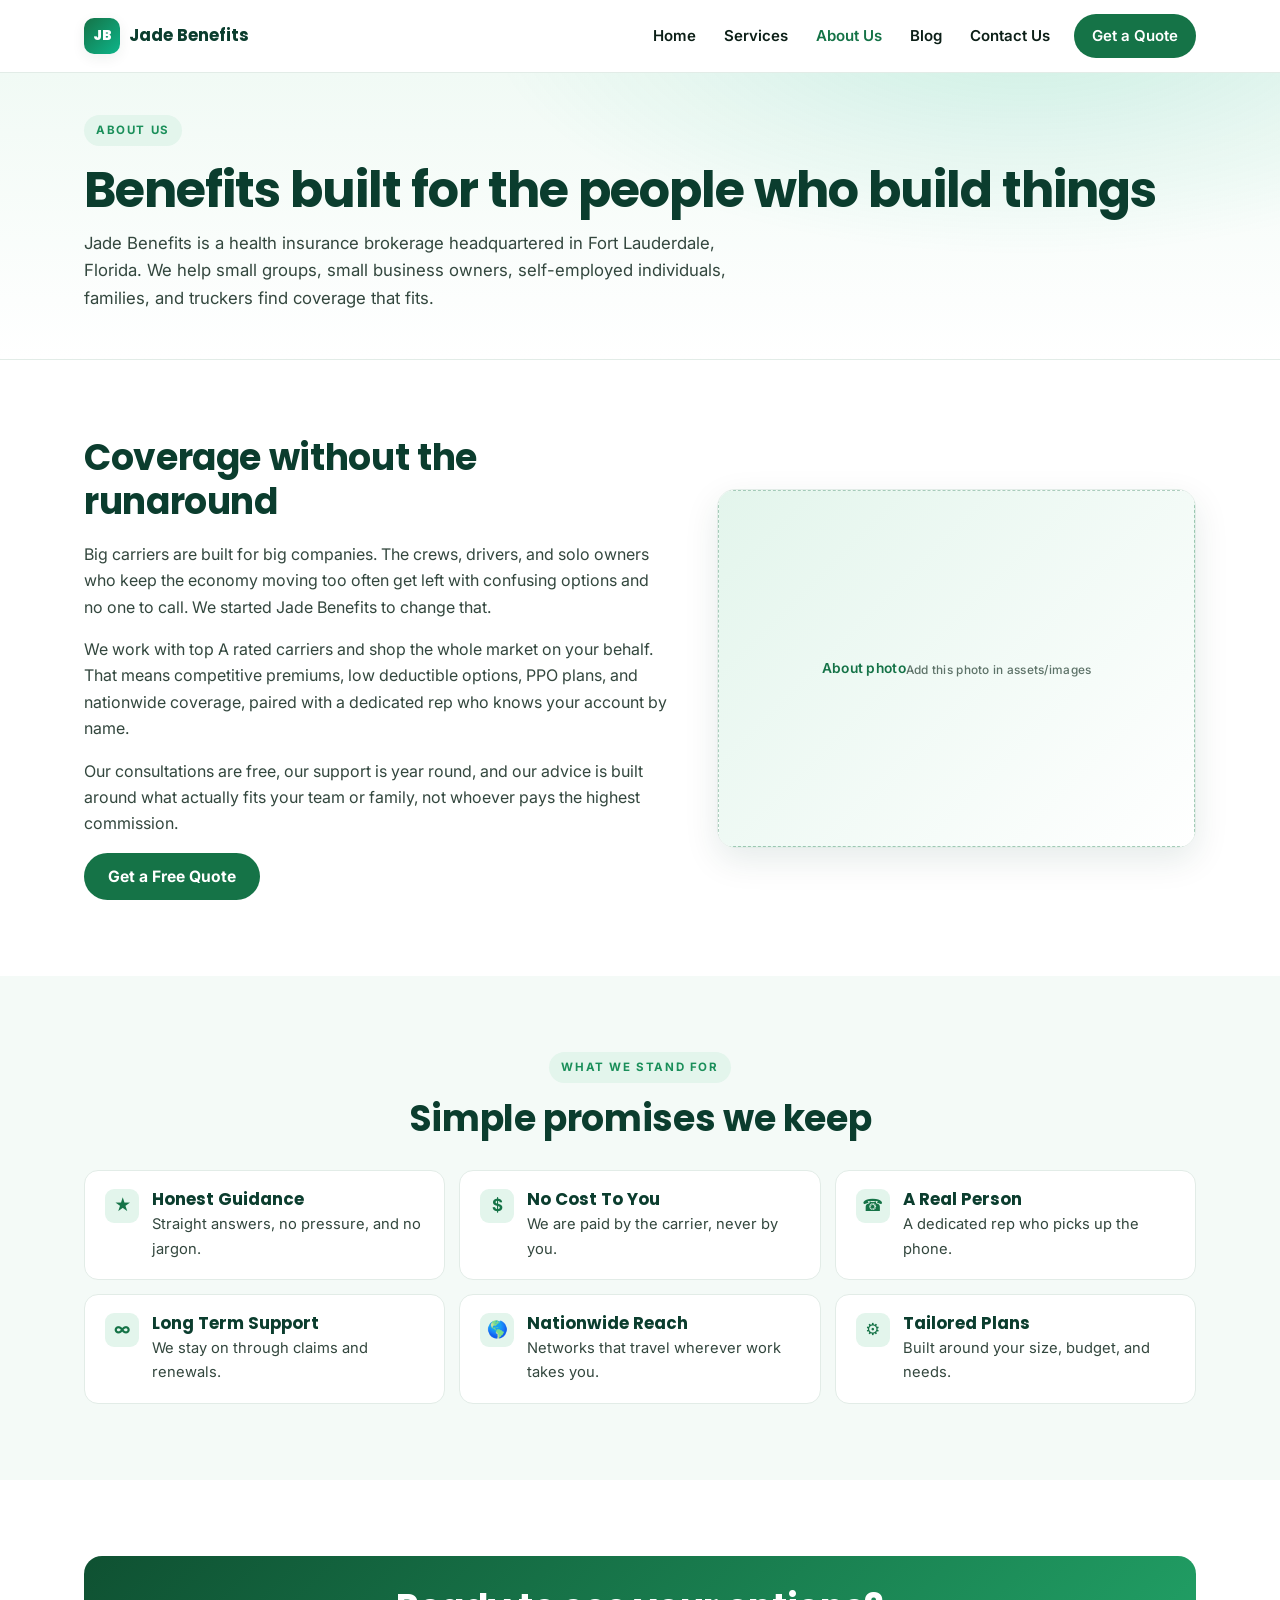
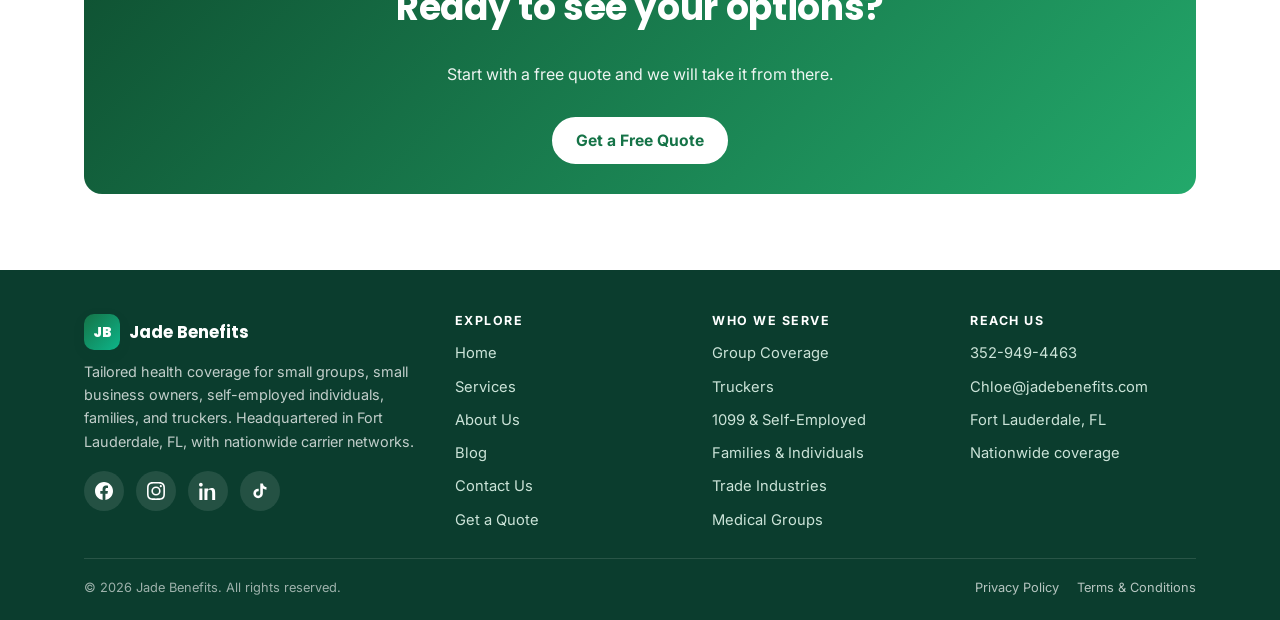
==== about.html @ 9130ab3a "first commit" ====
<!DOCTYPE html>
<html lang="en">
<head>
<meta charset="utf-8" />
<meta name="viewport" content="width=device-width, initial-scale=1" />
<title>About Us | Jade Benefits | Fort Lauderdale Health Insurance</title>
<meta name="description" content="Jade Benefits is a Fort Lauderdale based health insurance brokerage built for small groups, truckers, 1099 workers, and families. Learn how we work and what we stand for." />
<meta name="keywords" content="about Jade Benefits, Fort Lauderdale health insurance broker, small business benefits, independent insurance advisor" />
<link rel="canonical" href="https://jadebenefits.com/about.html" />
<meta name="robots" content="index,follow" />
<meta property="og:title" content="About Jade Benefits" />
<meta property="og:description" content="A Fort Lauderdale brokerage built for small groups, truckers, 1099 workers, and families." />
<meta property="og:url" content="https://jadebenefits.com/about.html" />
<meta name="theme-color" content="#157347" />
<link rel="preconnect" href="https://fonts.googleapis.com" />
<link rel="preconnect" href="https://fonts.gstatic.com" crossorigin />
<link href="https://fonts.googleapis.com/css2?family=Inter:wght@400;500;600;700&family=Poppins:wght@600;700;800&display=swap" rel="stylesheet" />
<link rel="stylesheet" href="assets/css/styles.css" />
</head>
<body>

<header class="site-header">
  <div class="container nav-wrap">
    <a class="brand" href="index.html" aria-label="Jade Benefits home"><span class="brand-badge">JB</span><span>Jade Benefits</span></a>
    <button class="menu-toggle" aria-label="Toggle menu" aria-expanded="false"><span></span><span></span><span></span></button>
    <nav id="nav-links" class="nav-links">
      <a href="index.html">Home</a>
      <a href="services.html">Services</a>
      <a href="about.html">About Us</a>
      <a href="blog.html">Blog</a>
      <a href="contact.html">Contact Us</a>
      <a class="nav-cta" href="quote.html">Get a Quote</a>
    </nav>
  </div>
</header>

<section class="page-banner">
  <div class="container reveal">
    <span class="eyebrow">About us</span>
    <h1>Benefits built for the people who build things</h1>
    <p>Jade Benefits is a health insurance brokerage headquartered in Fort Lauderdale, Florida. We help small groups, small business owners, self-employed individuals, families, and truckers find coverage that fits.</p>
  </div>
</section>

<section class="section">
  <div class="container">
    <div class="hero-grid">
      <div class="reveal">
        <h2>Coverage without the runaround</h2>
        <p>Big carriers are built for big companies. The crews, drivers, and solo owners who keep the economy moving too often get left with confusing options and no one to call. We started Jade Benefits to change that.</p>
        <p>We work with top A rated carriers and shop the whole market on your behalf. That means competitive premiums, low deductible options, PPO plans, and nationwide coverage, paired with a dedicated rep who knows your account by name.</p>
        <p>Our consultations are free, our support is year round, and our advice is built around what actually fits your team or family, not whoever pays the highest commission.</p>
        <a class="btn btn-primary" href="quote.html">Get a Free Quote</a>
      </div>
      <div class="hero-image reveal">
        <img src="assets/images/about.jpg" alt="The Jade Benefits team in Fort Lauderdale" data-fallback data-label="About photo" loading="lazy" />
      </div>
    </div>
  </div>
</section>

<section class="section bg-soft">
  <div class="container">
    <div class="center reveal" style="margin-bottom:30px"><span class="eyebrow">What we stand for</span><h2>Simple promises we keep</h2></div>
    <div class="feature-grid">
      <div class="feature reveal"><div class="fic">&#9733;</div><div><h3>Honest Guidance</h3><p>Straight answers, no pressure, and no jargon.</p></div></div>
      <div class="feature reveal"><div class="fic">$</div><div><h3>No Cost To You</h3><p>We are paid by the carrier, never by you.</p></div></div>
      <div class="feature reveal"><div class="fic">&#9742;</div><div><h3>A Real Person</h3><p>A dedicated rep who picks up the phone.</p></div></div>
      <div class="feature reveal"><div class="fic">&#8734;</div><div><h3>Long Term Support</h3><p>We stay on through claims and renewals.</p></div></div>
      <div class="feature reveal"><div class="fic">&#127758;</div><div><h3>Nationwide Reach</h3><p>Networks that travel wherever work takes you.</p></div></div>
      <div class="feature reveal"><div class="fic">&#9881;</div><div><h3>Tailored Plans</h3><p>Built around your size, budget, and needs.</p></div></div>
    </div>
  </div>
</section>

<section class="section">
  <div class="container">
    <div class="cta-strip reveal">
      <h2>Ready to see your options?</h2>
      <p>Start with a free quote and we will take it from there.</p>
      <a class="btn btn-secondary" href="quote.html" style="background:#fff;color:var(--green-700);border-color:#fff">Get a Free Quote</a>
    </div>
  </div>
</section>

<footer>
  <div class="container">
    <div class="foot-grid">
      <div>
        <div class="brand"><span class="brand-badge">JB</span><span style="color:#fff">Jade Benefits</span></div>
        <p class="foot-brand-text">Tailored health coverage for small groups, small business owners, self-employed individuals, families, and truckers. Headquartered in Fort Lauderdale, FL, with nationwide carrier networks.</p>
        <div class="socials">
          <a href="https://www.facebook.com/" target="_blank" rel="noopener" aria-label="Facebook"><svg width="18" height="18" viewBox="0 0 24 24" fill="currentColor"><path d="M24 12.073C24 5.405 18.627 0 12 0S0 5.405 0 12.073C0 18.1 4.388 23.094 10.125 24v-8.437H7.078v-3.49h3.047V9.41c0-3.025 1.792-4.697 4.533-4.697 1.312 0 2.686.236 2.686.236v2.97h-1.513c-1.491 0-1.956.93-1.956 1.886v2.268h3.328l-.532 3.49h-2.796V24C19.612 23.094 24 18.1 24 12.073z"/></svg></a>
          <a href="https://www.instagram.com/" target="_blank" rel="noopener" aria-label="Instagram"><svg width="18" height="18" viewBox="0 0 24 24" fill="currentColor"><path d="M12 2.163c3.204 0 3.584.012 4.85.07 1.366.062 2.633.334 3.608 1.308.975.975 1.246 2.242 1.308 3.608.058 1.266.07 1.646.07 4.85s-.012 3.584-.07 4.85c-.062 1.366-.334 2.633-1.308 3.608-.975.975-2.242 1.246-3.608 1.308-1.266.058-1.646.07-4.85.07s-3.584-.012-4.85-.07c-1.366-.062-2.633-.334-3.608-1.308-.975-.975-1.246-2.242-1.308-3.608C2.175 15.584 2.163 15.204 2.163 12s.012-3.584.07-4.85c.062-1.366.334-2.633 1.308-3.608.975-.975 2.242-1.246 3.608-1.308C8.416 2.175 8.796 2.163 12 2.163zm0-2.163C8.741 0 8.332.014 7.052.072 5.197.157 3.355.673 2.014 2.014.673 3.355.157 5.197.072 7.052.014 8.332 0 8.741 0 12c0 3.259.014 3.668.072 4.948.085 1.855.601 3.697 1.942 5.038 1.341 1.341 3.183 1.857 5.038 1.942C8.332 23.986 8.741 24 12 24s3.668-.014 4.948-.072c1.855-.085 3.697-.601 5.038-1.942 1.341-1.341 1.857-3.183 1.942-5.038.058-1.28.072-1.689.072-4.948s-.014-3.668-.072-4.948c-.085-1.855-.601-3.697-1.942-5.038C20.645.673 18.803.157 16.948.072 15.668.014 15.259 0 12 0zm0 5.838a6.162 6.162 0 1 0 0 12.324 6.162 6.162 0 0 0 0-12.324zm0 10.162a4 4 0 1 1 0-8 4 4 0 0 1 0 8zm6.406-11.845a1.44 1.44 0 1 0 0 2.881 1.44 1.44 0 0 0 0-2.881z"/></svg></a>
          <a href="https://www.linkedin.com/" target="_blank" rel="noopener" aria-label="LinkedIn"><svg width="18" height="18" viewBox="0 0 24 24" fill="currentColor"><path d="M4.98 3.5C4.98 4.88 3.87 6 2.5 6S.02 4.88.02 3.5 1.13 1 2.5 1s2.48 1.12 2.48 2.5zM.5 8.5h4V24h-4V8.5zM8.5 8.5h3.8v2.1h.05C12.85 9.1 14.6 8 16.7 8c4.1 0 4.85 2.7 4.85 6.2V24h-4v-8.8c0-2.1-.04-4.8-2.93-4.8-2.93 0-3.38 2.3-3.38 4.65V24h-4V8.5z"/></svg></a>
          <a href="https://www.tiktok.com/" target="_blank" rel="noopener" aria-label="TikTok"><svg width="18" height="18" viewBox="0 0 24 24" fill="currentColor"><path d="M19.59 6.69a4.83 4.83 0 0 1-3.77-4.25V2h-3.45v13.67a2.89 2.89 0 0 1-2.88 2.5 2.89 2.89 0 0 1-2.89-2.89 2.89 2.89 0 0 1 2.89-2.89c.28 0 .54.04.79.1V9.01a6.33 6.33 0 0 0-.79-.05 6.34 6.34 0 0 0-6.34 6.34 6.34 6.34 0 0 0 6.34 6.34 6.34 6.34 0 0 0 6.33-6.34V8.69a8.18 8.18 0 0 0 4.78 1.52V6.75a4.85 4.85 0 0 1-1.01-.06z"/></svg></a>
        </div>
      </div>
      <div>
        <h4>Explore</h4>
        <ul>
          <li><a href="index.html">Home</a></li>
          <li><a href="services.html">Services</a></li>
          <li><a href="about.html">About Us</a></li>
          <li><a href="blog.html">Blog</a></li>
          <li><a href="contact.html">Contact Us</a></li>
          <li><a href="quote.html">Get a Quote</a></li>
        </ul>
      </div>
      <div>
        <h4>Who we serve</h4>
        <ul>
          <li><a href="services.html">Group Coverage</a></li>
          <li><a href="blog-truckers.html">Truckers</a></li>
          <li><a href="services.html">1099 &amp; Self-Employed</a></li>
          <li><a href="services.html">Families &amp; Individuals</a></li>
          <li><a href="services.html">Trade Industries</a></li>
          <li><a href="services.html">Medical Groups</a></li>
        </ul>
      </div>
      <div>
        <h4>Reach us</h4>
        <ul>
          <li><a href="tel:+13529494463">352-949-4463</a></li>
          <li><a href="mailto:Chloe@jadebenefits.com">Chloe@jadebenefits.com</a></li>
          <li>Fort Lauderdale, FL</li>
          <li>Nationwide coverage</li>
        </ul>
      </div>
    </div>
    <div class="foot-bottom">
      <span>&copy; <span id="year">2026</span> Jade Benefits. All rights reserved.</span>
      <span class="foot-legal"><a href="privacy.html">Privacy Policy</a><a href="terms.html">Terms &amp; Conditions</a></span>
    </div>
  </div>
</footer>
<button class="to-top" aria-label="Back to top">&#8593;</button>
<script src="assets/js/script.js"></script>
</body>
</html>
---- assets/css/styles.css ----
/* ===================================================================
   Jade Benefits  |  Shared Stylesheet
   White & Green professional theme  |  Mobile first
   =================================================================== */
:root{
  --green-900:#0b3d2e; --green-800:#0f5132; --green-700:#157347;
  --green-600:#1a8f5a; --green-500:#23a96b; --green-400:#43c585;
  --green-100:#e3f5ec; --green-50:#f1faf5;
  --accent:#0db58a; --accent-dark:#098a69;
  --ink:#0c1f17; --ink-2:#33473e; --muted:#5d7268;
  --line:#e2ece7; --bg:#ffffff; --bg-soft:#f4faf7;
  --shadow:0 12px 34px rgba(11,61,46,.10);
  --shadow-sm:0 4px 14px rgba(11,61,46,.07);
  --radius:16px; --radius-sm:10px;
  --ease:cubic-bezier(.2,.7,.2,1);
  --container:1160px; --tap:44px;
}
*{box-sizing:border-box;-webkit-tap-highlight-color:transparent}
html{scroll-behavior:smooth;-webkit-text-size-adjust:100%}
body{margin:0;font-family:'Inter',system-ui,-apple-system,'Segoe UI',Roboto,sans-serif;color:var(--ink);background:var(--bg);line-height:1.65;font-size:16px;-webkit-font-smoothing:antialiased;overflow-x:hidden}
img{max-width:100%;display:block;height:auto}
a{color:var(--green-700);text-decoration:none}
a:hover{text-decoration:underline}
h1,h2,h3,h4{font-family:'Poppins','Inter',system-ui,sans-serif;color:var(--green-900);line-height:1.2;margin:0 0 .5em}
h1{font-size:clamp(1.9rem,6vw,3.1rem);letter-spacing:-.02em}
h2{font-size:clamp(1.5rem,5vw,2.25rem);letter-spacing:-.01em}
h3{font-size:clamp(1.15rem,3.6vw,1.32rem)}
p{margin:0 0 1em;color:var(--ink-2);font-size:1rem}

.container{width:100%;padding:0 18px;margin:0 auto;max-width:var(--container)}
.center{text-align:center}
.section{padding:48px 0}
.bg-soft{background:var(--bg-soft)}
.eyebrow{display:inline-block;font-size:.72rem;font-weight:700;letter-spacing:.14em;text-transform:uppercase;color:var(--green-600);background:var(--green-100);padding:6px 12px;border-radius:999px;margin-bottom:14px}
.lead{max-width:680px;margin:0 auto;font-size:1.05rem}

/* Buttons */
.btn{display:inline-flex;align-items:center;justify-content:center;gap:8px;min-height:var(--tap);padding:13px 22px;border-radius:999px;font-weight:700;font-size:.98rem;border:2px solid transparent;transition:transform .2s var(--ease),box-shadow .2s var(--ease),background .2s,color .2s;cursor:pointer;text-decoration:none;line-height:1.1;max-width:100%}
.btn-primary{background:var(--green-700);color:#fff}
.btn-primary:hover{background:var(--green-600);box-shadow:0 8px 22px rgba(26,143,90,.30);transform:translateY(-1px);text-decoration:none;color:#fff}
.btn-secondary{background:#fff;color:var(--green-700);border-color:var(--green-700)}
.btn-secondary:hover{background:var(--green-700);color:#fff;text-decoration:none}
.btn-accent{background:var(--accent);color:#fff}
.btn-accent:hover{background:var(--accent-dark);color:#fff;text-decoration:none}

/* Header / nav */
.site-header{position:sticky;top:0;z-index:50;background:rgba(255,255,255,.94);backdrop-filter:saturate(160%) blur(10px);border-bottom:1px solid var(--line)}
.nav-wrap{display:flex;align-items:center;justify-content:space-between;height:64px}
.brand{display:flex;align-items:center;gap:9px;font-family:'Poppins',sans-serif;font-weight:700;color:var(--green-900);font-size:1.05rem}
.brand-badge{width:36px;height:36px;border-radius:10px;background:linear-gradient(135deg,var(--green-700),var(--accent));display:flex;align-items:center;justify-content:center;color:#fff;font-weight:800;font-size:.9rem;box-shadow:var(--shadow-sm);flex-shrink:0}
.menu-toggle{display:flex;flex-direction:column;justify-content:center;align-items:center;gap:5px;background:transparent;border:0;padding:10px;cursor:pointer;min-width:var(--tap);min-height:var(--tap)}
.menu-toggle span{width:24px;height:2.5px;background:var(--ink);border-radius:2px;transition:transform .25s,opacity .25s}
.menu-toggle[aria-expanded="true"] span:nth-child(1){transform:translateY(7.5px) rotate(45deg)}
.menu-toggle[aria-expanded="true"] span:nth-child(2){opacity:0}
.menu-toggle[aria-expanded="true"] span:nth-child(3){transform:translateY(-7.5px) rotate(-45deg)}
.nav-links{display:none;position:absolute;top:64px;left:0;right:0;flex-direction:column;gap:0;background:#fff;border-top:1px solid var(--line);border-bottom:1px solid var(--line);box-shadow:0 12px 24px rgba(11,61,46,.08);padding:6px 0 12px;z-index:60}
.nav-links.open{display:flex}
.nav-links a{color:var(--ink);font-weight:600;font-size:1rem;padding:14px 20px;border-bottom:1px solid var(--line);min-height:var(--tap);display:flex;align-items:center;width:100%}
.nav-links a:last-child{border-bottom:0}
.nav-links a:hover{color:var(--green-700);text-decoration:none}
.nav-links a.active{color:var(--green-700)}
.nav-links a.nav-cta{background:var(--green-700);color:#fff;margin:10px 16px 6px;border-radius:10px;text-align:center;padding:14px 16px;border-bottom:0;justify-content:center;width:calc(100% - 32px);align-self:center}
.nav-links a.nav-cta:hover{background:var(--green-600);color:#fff}

/* Hero */
.hero{position:relative;background:radial-gradient(1200px 500px at 18% -10%,rgba(26,143,90,.16),transparent 60%),radial-gradient(900px 450px at 92% 8%,rgba(13,181,138,.13),transparent 55%),linear-gradient(180deg,#f1faf5 0%,#ffffff 88%);padding:44px 0 36px;overflow:hidden}
.hero-grid{display:grid;grid-template-columns:1fr;gap:28px;align-items:center}
.hero .eyebrow{background:#fff;border:1px solid var(--green-100)}
.hero h1 span{background:linear-gradient(90deg,var(--green-700),var(--accent));-webkit-background-clip:text;background-clip:text;color:transparent}
.hero-sub{font-size:1.05rem;color:var(--ink-2);margin-bottom:22px}
.hero-ctas{display:flex;flex-direction:column;gap:10px;margin-bottom:18px}
.hero-ctas .btn{width:100%}
.hero-meta{display:flex;flex-wrap:wrap;gap:14px;color:var(--muted);font-size:.9rem}
.hero-meta span{display:inline-flex;align-items:center;gap:6px}
.hero-meta .dot{width:8px;height:8px;border-radius:50%;background:var(--accent);flex-shrink:0}
.hero-image{width:100%;border-radius:18px;overflow:hidden;box-shadow:var(--shadow);border:1px solid var(--line);aspect-ratio:4/3}
.hero-image img{width:100%;height:100%;object-fit:cover}

/* Image placeholder (until user supplies photos) */
.img-ph{width:100%;height:100%;min-height:160px;display:flex;align-items:center;justify-content:center;text-align:center;padding:18px;background:linear-gradient(135deg,var(--green-100),#fff);color:var(--green-700);font-weight:600;font-size:.86rem;letter-spacing:.02em;border:1px dashed rgba(21,115,71,.35)}
.img-ph small{display:block;font-weight:500;color:var(--muted);font-size:.74rem;margin-top:6px}

/* Carriers loop */
.carriers{padding:30px 0;background:#fff;border-top:1px solid var(--line);border-bottom:1px solid var(--line)}
.carriers h2{text-align:center;font-size:.88rem;color:var(--muted);letter-spacing:.12em;text-transform:uppercase;font-family:'Inter',sans-serif;font-weight:600;margin-bottom:18px}
.carrier-track-wrap{overflow:hidden;position:relative;-webkit-mask-image:linear-gradient(90deg,transparent,#000 8%,#000 92%,transparent);mask-image:linear-gradient(90deg,transparent,#000 8%,#000 92%,transparent)}
.carrier-track{display:flex;gap:40px;width:max-content;animation:scroll 28s linear infinite}
.carrier{flex:0 0 auto;display:flex;align-items:center;gap:8px;height:44px;padding:0 12px;font-family:'Poppins',sans-serif;font-weight:700;color:var(--green-900);font-size:1rem;white-space:nowrap;opacity:.8}
.carrier .rated{font-size:.62rem;font-weight:700;color:#fff;background:var(--green-600);padding:2px 6px;border-radius:6px;letter-spacing:.04em}
.carrier.accent{color:var(--green-700)}
@keyframes scroll{from{transform:translateX(0)}to{transform:translateX(-50%)}}

/* Cards */
.cards{display:grid;grid-template-columns:1fr;gap:16px}
.card{background:#fff;border:1px solid var(--line);border-radius:16px;overflow:hidden;transition:transform .25s var(--ease),box-shadow .25s var(--ease),border-color .2s;display:flex;flex-direction:column}
.card:hover{transform:translateY(-4px);box-shadow:var(--shadow);border-color:var(--green-100)}
.card .card-image{aspect-ratio:16/9;width:100%;background:var(--green-50);overflow:hidden}
.card .card-image img{width:100%;height:100%;object-fit:cover;display:block}
.card .card-body{padding:22px;display:flex;flex-direction:column;gap:8px;flex:1}
.card .ic{width:46px;height:46px;border-radius:12px;background:linear-gradient(135deg,var(--green-100),#fff);border:1px solid var(--green-100);display:flex;align-items:center;justify-content:center;color:var(--green-700);font-size:1.3rem}
.card h3{margin:4px 0 2px}
.card .tag{font-size:.76rem;font-weight:700;color:var(--accent-dark);letter-spacing:.08em;text-transform:uppercase;margin-top:auto}

/* Feature / check list */
.feature-grid{display:grid;grid-template-columns:1fr;gap:14px}
.feature{display:flex;gap:13px;align-items:flex-start;background:#fff;border:1px solid var(--line);border-radius:14px;padding:18px 20px}
.feature .fic{flex-shrink:0;width:34px;height:34px;border-radius:9px;background:var(--green-100);color:var(--green-700);display:flex;align-items:center;justify-content:center;font-size:1.05rem;font-weight:700}
.feature h3{font-size:1.05rem;margin:0 0 3px}
.feature p{font-size:.92rem;margin:0}

.check-list{list-style:none;padding:0;margin:0 0 16px;display:flex;flex-direction:column;gap:10px}
.check-list li{display:flex;gap:11px;align-items:flex-start;color:var(--ink-2);font-size:.97rem}
.check-list li::before{content:"\2713";flex-shrink:0;width:22px;height:22px;border-radius:50%;background:linear-gradient(135deg,var(--accent),var(--green-600));color:#fff;display:inline-flex;align-items:center;justify-content:center;font-size:.72rem;font-weight:700;margin-top:1px}

/* Industry pills */
.pill-wrap{display:flex;flex-wrap:wrap;gap:10px;justify-content:center;max-width:880px;margin:0 auto}
.pill{background:#fff;border:1px solid var(--line);border-radius:999px;padding:9px 16px;font-size:.9rem;font-weight:600;color:var(--ink-2);transition:transform .2s var(--ease),border-color .2s,color .2s}
.pill:hover{transform:translateY(-2px);border-color:var(--green-400);color:var(--green-700)}

/* Stats */
.stats{display:grid;grid-template-columns:1fr 1fr;gap:12px}
.stat{text-align:center;padding:20px 8px;background:#fff;border:1px solid var(--line);border-radius:14px}
.stat-num{font-family:'Poppins',sans-serif;font-weight:700;font-size:clamp(1.6rem,6vw,2.1rem);color:var(--green-700);line-height:1.1}
.stat-label{font-size:.82rem;color:var(--muted);margin-top:4px}

/* Process steps */
.process{display:grid;grid-template-columns:1fr;gap:14px}
.step{background:#fff;border:1px solid var(--line);border-radius:14px;padding:24px 22px;position:relative}
.step .n{position:absolute;top:-14px;left:18px;background:var(--green-700);color:#fff;font-weight:800;width:34px;height:34px;border-radius:50%;display:flex;align-items:center;justify-content:center;font-size:.95rem;box-shadow:var(--shadow-sm)}

/* FAQ */
details.faq-item{background:#fff;border:1px solid var(--line);border-radius:12px;padding:16px 20px;margin-bottom:10px;transition:border-color .2s}
details.faq-item[open]{border-color:var(--green-100)}
details.faq-item summary{cursor:pointer;font-weight:700;color:var(--green-900);list-style:none;display:flex;justify-content:space-between;align-items:center;gap:10px;font-size:.98rem}
details.faq-item summary::-webkit-details-marker{display:none}
details.faq-item summary::after{content:"+";font-size:1.4rem;color:var(--green-700);font-weight:400;flex-shrink:0}
details.faq-item[open] summary::after{content:"\2013"}
details.faq-item > *:not(summary){margin-top:10px;color:var(--ink-2)}

/* CTA strip */
.cta-strip{background:linear-gradient(135deg,var(--green-800),var(--green-500));color:#fff;border-radius:18px;padding:30px 22px;text-align:center;display:flex;flex-direction:column;align-items:center;gap:14px}
.cta-strip h2{color:#fff}
.cta-strip p{color:rgba(255,255,255,.92)}

/* Page banner (inner pages) */
.page-banner{background:radial-gradient(900px 400px at 80% -20%,rgba(13,181,138,.16),transparent 60%),linear-gradient(180deg,#f1faf5,#fff);padding:42px 0 30px;border-bottom:1px solid var(--line)}
.page-banner h1{margin-bottom:10px}
.page-banner p{max-width:660px;font-size:1.05rem}

/* Footer */
footer{background:var(--green-900);color:#cbe3d8;padding:44px 0 22px}
footer a{color:#cbe3d8}
footer a:hover{color:#fff}
.foot-grid{display:grid;grid-template-columns:1fr;gap:26px;margin-bottom:26px}
.foot-grid h4{color:#fff;font-size:.78rem;letter-spacing:.12em;text-transform:uppercase;font-family:'Inter',sans-serif;margin-bottom:12px}
.foot-grid ul{list-style:none;padding:0;margin:0;display:flex;flex-direction:column;gap:9px;font-size:.92rem}
.foot-grid .brand{color:#fff;margin-bottom:10px}
.foot-brand-text{color:rgba(255,255,255,.75);font-size:.9rem;line-height:1.6}
.foot-bottom{border-top:1px solid rgba(255,255,255,.12);padding-top:18px;font-size:.8rem;color:rgba(255,255,255,.6);display:flex;flex-direction:column;gap:6px}
.foot-legal{display:flex;gap:18px;flex-wrap:wrap}
.foot-legal a{color:rgba(255,255,255,.7)}
.foot-legal a:hover{color:#fff}
.socials{display:flex;gap:12px;margin-top:18px}
.socials a{display:flex;align-items:center;justify-content:center;width:40px;height:40px;border-radius:50%;background:rgba(255,255,255,.1);color:#fff;transition:background .2s,transform .2s}
.socials a:hover{background:var(--accent);transform:translateY(-2px)}

/* Back to top */
.to-top{position:fixed;right:18px;bottom:18px;width:48px;height:48px;border-radius:50%;background:var(--green-700);color:#fff;border:0;display:flex;align-items:center;justify-content:center;cursor:pointer;box-shadow:var(--shadow);opacity:0;visibility:hidden;transform:translateY(12px);transition:opacity .3s,visibility .3s,transform .3s,background .2s;z-index:80}
.to-top.show{opacity:1;visibility:visible;transform:translateY(0)}
.to-top:hover{background:var(--green-600)}

/* Scroll reveal */
.reveal{opacity:0;transform:translateY(26px);transition:opacity .7s var(--ease),transform .7s var(--ease)}
.reveal.in{opacity:1;transform:none}
@media (prefers-reduced-motion:reduce){
  .reveal{opacity:1;transform:none;transition:none}
  .carrier-track{animation:none}
  html{scroll-behavior:auto}
}

.space-8{height:8px}.space-16{height:16px}.space-24{height:24px}

/* Responsive */
@media (min-width:640px){
  .container{padding:0 24px}
  .section{padding:62px 0}
  .hero{padding:60px 0 52px}
  .hero-ctas{flex-direction:row;gap:12px}
  .hero-ctas .btn{width:auto}
  .cards{grid-template-columns:1fr 1fr}
  .feature-grid{grid-template-columns:1fr 1fr}
  .process{grid-template-columns:1fr 1fr}
  .stats{grid-template-columns:repeat(4,1fr)}
  .foot-grid{grid-template-columns:1fr 1fr}
  .foot-bottom{flex-direction:row;justify-content:space-between}
}
@media (min-width:960px){
  .section{padding:76px 0}
  .hero{padding:84px 0 72px}
  .hero-grid{grid-template-columns:1.1fr .9fr;gap:48px}
  .nav-wrap{height:72px}
  .nav-links{display:flex;position:static;flex-direction:row;gap:20px;background:transparent;border:0;padding:0;box-shadow:none;align-items:center}
  .nav-links a{padding:8px 4px;border-bottom:0;min-height:auto;font-size:.94rem;width:auto;white-space:nowrap}
  .nav-links a.nav-cta{margin:0;padding:10px 18px;border-radius:999px}
  .menu-toggle{display:none}
  .cards{grid-template-columns:repeat(3,1fr)}
  .process{grid-template-columns:repeat(4,1fr)}
  .feature-grid{grid-template-columns:repeat(3,1fr)}
  .foot-grid{grid-template-columns:1.5fr 1fr 1fr 1fr;gap:32px}
  .carrier-track{gap:60px;animation-duration:34s}
  .carrier{font-size:1.12rem;height:50px;padding:0 20px}
}
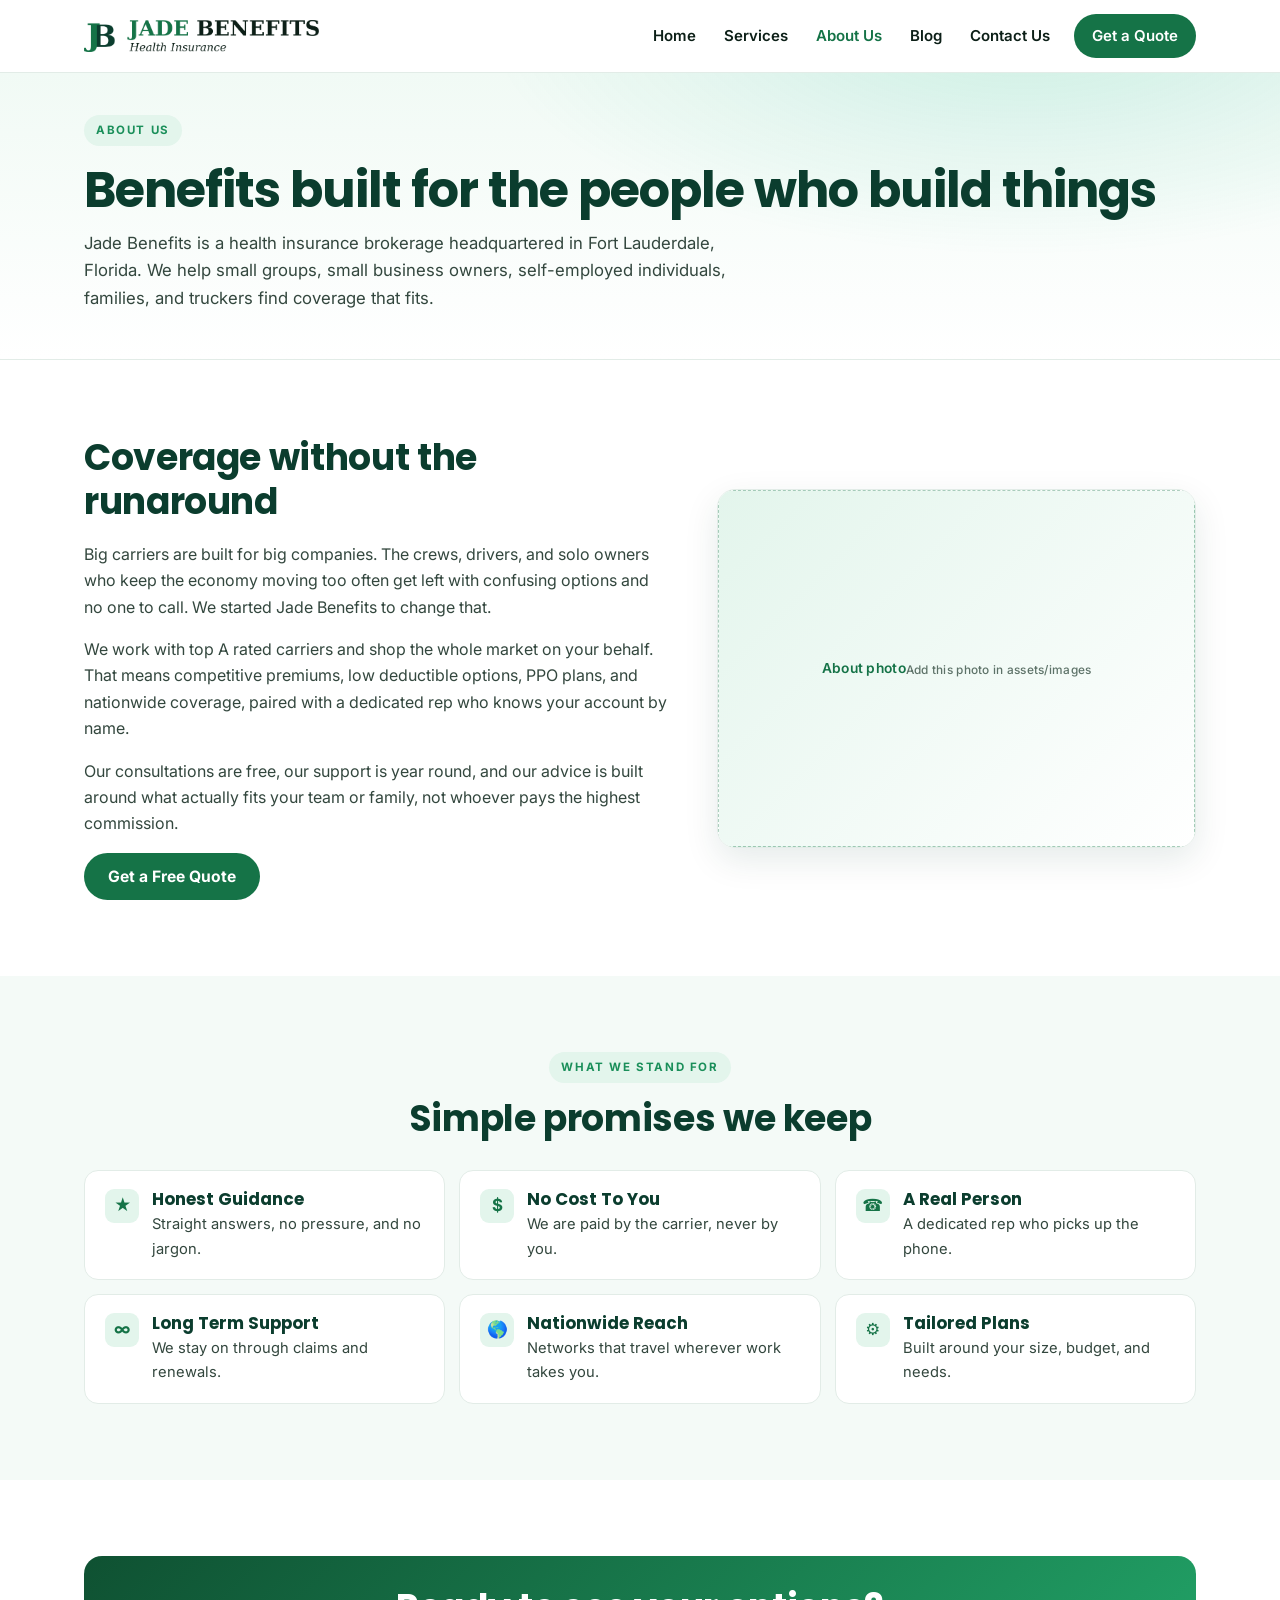
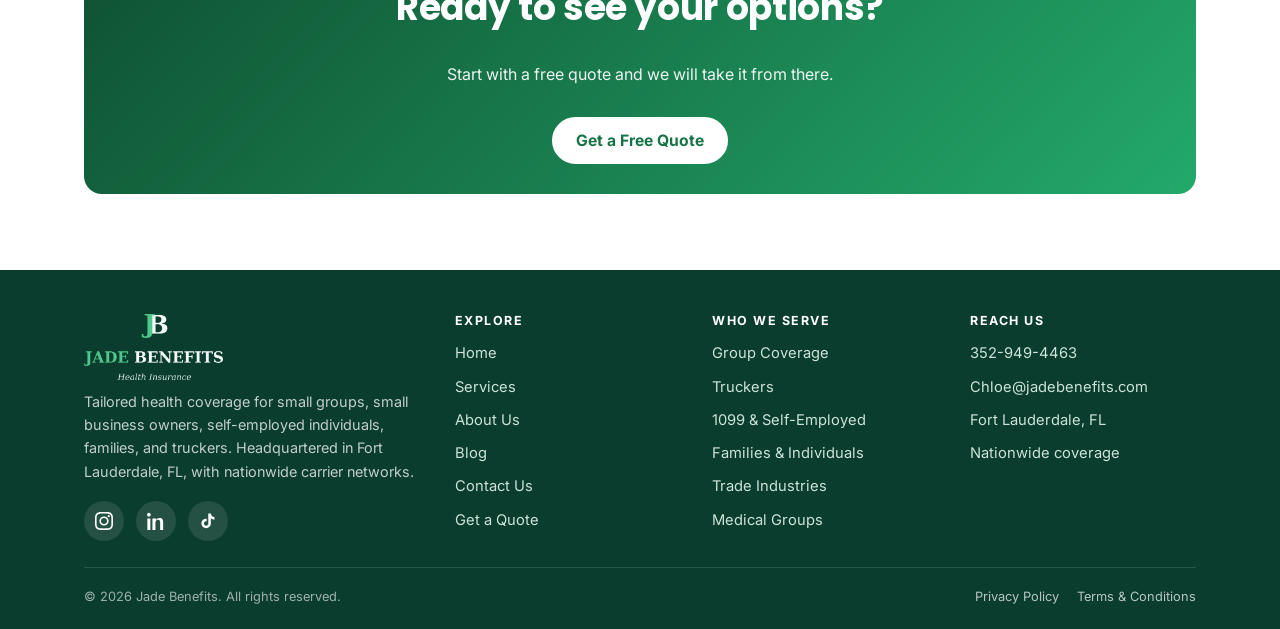
==== commit 4a14a37f: "first commit" ====
--- a/about.html
+++ b/about.html
@@ -6,30 +6,37 @@
 <title>About Us | Jade Benefits | Fort Lauderdale Health Insurance</title>
 <meta name="description" content="Jade Benefits is a Fort Lauderdale based health insurance brokerage built for small groups, truckers, 1099 workers, and families. Learn how we work and what we stand for." />
 <meta name="keywords" content="about Jade Benefits, Fort Lauderdale health insurance broker, small business benefits, independent insurance advisor" />
-<link rel="canonical" href="https://jadebenefits.com/about.html" />
+<link rel="canonical" href="https://jadebenefits.com/about" />
 <meta name="robots" content="index,follow" />
 <meta property="og:title" content="About Jade Benefits" />
 <meta property="og:description" content="A Fort Lauderdale brokerage built for small groups, truckers, 1099 workers, and families." />
-<meta property="og:url" content="https://jadebenefits.com/about.html" />
+<meta property="og:url" content="https://jadebenefits.com/about" />
 <meta name="theme-color" content="#157347" />
 <link rel="preconnect" href="https://fonts.googleapis.com" />
 <link rel="preconnect" href="https://fonts.gstatic.com" crossorigin />
 <link href="https://fonts.googleapis.com/css2?family=Inter:wght@400;500;600;700&family=Poppins:wght@600;700;800&display=swap" rel="stylesheet" />
 <link rel="stylesheet" href="assets/css/styles.css" />
+<link rel="icon" href="/favicon.ico" sizes="any" />
+<link rel="icon" type="image/png" href="/favicon-512.png" />
+<link rel="apple-touch-icon" href="/apple-touch-icon.png" />
+<meta property="og:image" content="https://jadebenefits.com/og-image.png" />
+<meta property="og:image:width" content="1200" />
+<meta property="og:image:height" content="630" />
+<meta name="twitter:image" content="https://jadebenefits.com/og-image.png" />
 </head>
 <body>
 
 <header class="site-header">
   <div class="container nav-wrap">
-    <a class="brand" href="index.html" aria-label="Jade Benefits home"><span class="brand-badge">JB</span><span>Jade Benefits</span></a>
+    <a class="brand" href="/" aria-label="Jade Benefits home"><img class="brand-logo" src="assets/images/logo-horizontal.png" alt="Jade Benefits Health Insurance" /></a>
     <button class="menu-toggle" aria-label="Toggle menu" aria-expanded="false"><span></span><span></span><span></span></button>
     <nav id="nav-links" class="nav-links">
-      <a href="index.html">Home</a>
-      <a href="services.html">Services</a>
-      <a href="about.html">About Us</a>
-      <a href="blog.html">Blog</a>
-      <a href="contact.html">Contact Us</a>
-      <a class="nav-cta" href="quote.html">Get a Quote</a>
+      <a href="/">Home</a>
+      <a href="/services">Services</a>
+      <a href="/about">About Us</a>
+      <a href="/blog">Blog</a>
+      <a href="/contact">Contact Us</a>
+      <a class="nav-cta" href="/quote">Get a Quote</a>
     </nav>
   </div>
 </header>
@@ -50,7 +57,7 @@
         <p>Big carriers are built for big companies. The crews, drivers, and solo owners who keep the economy moving too often get left with confusing options and no one to call. We started Jade Benefits to change that.</p>
         <p>We work with top A rated carriers and shop the whole market on your behalf. That means competitive premiums, low deductible options, PPO plans, and nationwide coverage, paired with a dedicated rep who knows your account by name.</p>
         <p>Our consultations are free, our support is year round, and our advice is built around what actually fits your team or family, not whoever pays the highest commission.</p>
-        <a class="btn btn-primary" href="quote.html">Get a Free Quote</a>
+        <a class="btn btn-primary" href="/quote">Get a Free Quote</a>
       </div>
       <div class="hero-image reveal">
         <img src="assets/images/about.jpg" alt="The Jade Benefits team in Fort Lauderdale" data-fallback data-label="About photo" loading="lazy" />
@@ -78,7 +85,7 @@
     <div class="cta-strip reveal">
       <h2>Ready to see your options?</h2>
       <p>Start with a free quote and we will take it from there.</p>
-      <a class="btn btn-secondary" href="quote.html" style="background:#fff;color:var(--green-700);border-color:#fff">Get a Free Quote</a>
+      <a class="btn btn-secondary" href="/quote" style="background:#fff;color:var(--green-700);border-color:#fff">Get a Free Quote</a>
     </div>
   </div>
 </section>
@@ -87,35 +94,34 @@
   <div class="container">
     <div class="foot-grid">
       <div>
-        <div class="brand"><span class="brand-badge">JB</span><span style="color:#fff">Jade Benefits</span></div>
+        <div class="brand"><img class="brand-logo-foot" src="assets/images/logo-light.png" alt="Jade Benefits Health Insurance" /></div>
         <p class="foot-brand-text">Tailored health coverage for small groups, small business owners, self-employed individuals, families, and truckers. Headquartered in Fort Lauderdale, FL, with nationwide carrier networks.</p>
         <div class="socials">
-          <a href="https://www.facebook.com/" target="_blank" rel="noopener" aria-label="Facebook"><svg width="18" height="18" viewBox="0 0 24 24" fill="currentColor"><path d="M24 12.073C24 5.405 18.627 0 12 0S0 5.405 0 12.073C0 18.1 4.388 23.094 10.125 24v-8.437H7.078v-3.49h3.047V9.41c0-3.025 1.792-4.697 4.533-4.697 1.312 0 2.686.236 2.686.236v2.97h-1.513c-1.491 0-1.956.93-1.956 1.886v2.268h3.328l-.532 3.49h-2.796V24C19.612 23.094 24 18.1 24 12.073z"/></svg></a>
-          <a href="https://www.instagram.com/" target="_blank" rel="noopener" aria-label="Instagram"><svg width="18" height="18" viewBox="0 0 24 24" fill="currentColor"><path d="M12 2.163c3.204 0 3.584.012 4.85.07 1.366.062 2.633.334 3.608 1.308.975.975 1.246 2.242 1.308 3.608.058 1.266.07 1.646.07 4.85s-.012 3.584-.07 4.85c-.062 1.366-.334 2.633-1.308 3.608-.975.975-2.242 1.246-3.608 1.308-1.266.058-1.646.07-4.85.07s-3.584-.012-4.85-.07c-1.366-.062-2.633-.334-3.608-1.308-.975-.975-1.246-2.242-1.308-3.608C2.175 15.584 2.163 15.204 2.163 12s.012-3.584.07-4.85c.062-1.366.334-2.633 1.308-3.608.975-.975 2.242-1.246 3.608-1.308C8.416 2.175 8.796 2.163 12 2.163zm0-2.163C8.741 0 8.332.014 7.052.072 5.197.157 3.355.673 2.014 2.014.673 3.355.157 5.197.072 7.052.014 8.332 0 8.741 0 12c0 3.259.014 3.668.072 4.948.085 1.855.601 3.697 1.942 5.038 1.341 1.341 3.183 1.857 5.038 1.942C8.332 23.986 8.741 24 12 24s3.668-.014 4.948-.072c1.855-.085 3.697-.601 5.038-1.942 1.341-1.341 1.857-3.183 1.942-5.038.058-1.28.072-1.689.072-4.948s-.014-3.668-.072-4.948c-.085-1.855-.601-3.697-1.942-5.038C20.645.673 18.803.157 16.948.072 15.668.014 15.259 0 12 0zm0 5.838a6.162 6.162 0 1 0 0 12.324 6.162 6.162 0 0 0 0-12.324zm0 10.162a4 4 0 1 1 0-8 4 4 0 0 1 0 8zm6.406-11.845a1.44 1.44 0 1 0 0 2.881 1.44 1.44 0 0 0 0-2.881z"/></svg></a>
-          <a href="https://www.linkedin.com/" target="_blank" rel="noopener" aria-label="LinkedIn"><svg width="18" height="18" viewBox="0 0 24 24" fill="currentColor"><path d="M4.98 3.5C4.98 4.88 3.87 6 2.5 6S.02 4.88.02 3.5 1.13 1 2.5 1s2.48 1.12 2.48 2.5zM.5 8.5h4V24h-4V8.5zM8.5 8.5h3.8v2.1h.05C12.85 9.1 14.6 8 16.7 8c4.1 0 4.85 2.7 4.85 6.2V24h-4v-8.8c0-2.1-.04-4.8-2.93-4.8-2.93 0-3.38 2.3-3.38 4.65V24h-4V8.5z"/></svg></a>
-          <a href="https://www.tiktok.com/" target="_blank" rel="noopener" aria-label="TikTok"><svg width="18" height="18" viewBox="0 0 24 24" fill="currentColor"><path d="M19.59 6.69a4.83 4.83 0 0 1-3.77-4.25V2h-3.45v13.67a2.89 2.89 0 0 1-2.88 2.5 2.89 2.89 0 0 1-2.89-2.89 2.89 2.89 0 0 1 2.89-2.89c.28 0 .54.04.79.1V9.01a6.33 6.33 0 0 0-.79-.05 6.34 6.34 0 0 0-6.34 6.34 6.34 6.34 0 0 0 6.34 6.34 6.34 6.34 0 0 0 6.33-6.34V8.69a8.18 8.18 0 0 0 4.78 1.52V6.75a4.85 4.85 0 0 1-1.01-.06z"/></svg></a>
+          <a href="https://www.instagram.com/jadebenefits/" target="_blank" rel="noopener" aria-label="Instagram"><svg width="18" height="18" viewBox="0 0 24 24" fill="currentColor"><path d="M12 2.163c3.204 0 3.584.012 4.85.07 1.366.062 2.633.334 3.608 1.308.975.975 1.246 2.242 1.308 3.608.058 1.266.07 1.646.07 4.85s-.012 3.584-.07 4.85c-.062 1.366-.334 2.633-1.308 3.608-.975.975-2.242 1.246-3.608 1.308-1.266.058-1.646.07-4.85.07s-3.584-.012-4.85-.07c-1.366-.062-2.633-.334-3.608-1.308-.975-.975-1.246-2.242-1.308-3.608C2.175 15.584 2.163 15.204 2.163 12s.012-3.584.07-4.85c.062-1.366.334-2.633 1.308-3.608.975-.975 2.242-1.246 3.608-1.308C8.416 2.175 8.796 2.163 12 2.163zm0-2.163C8.741 0 8.332.014 7.052.072 5.197.157 3.355.673 2.014 2.014.673 3.355.157 5.197.072 7.052.014 8.332 0 8.741 0 12c0 3.259.014 3.668.072 4.948.085 1.855.601 3.697 1.942 5.038 1.341 1.341 3.183 1.857 5.038 1.942C8.332 23.986 8.741 24 12 24s3.668-.014 4.948-.072c1.855-.085 3.697-.601 5.038-1.942 1.341-1.341 1.857-3.183 1.942-5.038.058-1.28.072-1.689.072-4.948s-.014-3.668-.072-4.948c-.085-1.855-.601-3.697-1.942-5.038C20.645.673 18.803.157 16.948.072 15.668.014 15.259 0 12 0zm0 5.838a6.162 6.162 0 1 0 0 12.324 6.162 6.162 0 0 0 0-12.324zm0 10.162a4 4 0 1 1 0-8 4 4 0 0 1 0 8zm6.406-11.845a1.44 1.44 0 1 0 0 2.881 1.44 1.44 0 0 0 0-2.881z"/></svg></a>
+          <a href="https://www.linkedin.com/in/chloe-brown-779110329/" target="_blank" rel="noopener" aria-label="LinkedIn"><svg width="18" height="18" viewBox="0 0 24 24" fill="currentColor"><path d="M4.98 3.5C4.98 4.88 3.87 6 2.5 6S.02 4.88.02 3.5 1.13 1 2.5 1s2.48 1.12 2.48 2.5zM.5 8.5h4V24h-4V8.5zM8.5 8.5h3.8v2.1h.05C12.85 9.1 14.6 8 16.7 8c4.1 0 4.85 2.7 4.85 6.2V24h-4v-8.8c0-2.1-.04-4.8-2.93-4.8-2.93 0-3.38 2.3-3.38 4.65V24h-4V8.5z"/></svg></a>
+          <a href="https://www.tiktok.com/@jadebenefits" target="_blank" rel="noopener" aria-label="TikTok"><svg width="18" height="18" viewBox="0 0 24 24" fill="currentColor"><path d="M19.59 6.69a4.83 4.83 0 0 1-3.77-4.25V2h-3.45v13.67a2.89 2.89 0 0 1-2.88 2.5 2.89 2.89 0 0 1-2.89-2.89 2.89 2.89 0 0 1 2.89-2.89c.28 0 .54.04.79.1V9.01a6.33 6.33 0 0 0-.79-.05 6.34 6.34 0 0 0-6.34 6.34 6.34 6.34 0 0 0 6.34 6.34 6.34 6.34 0 0 0 6.33-6.34V8.69a8.18 8.18 0 0 0 4.78 1.52V6.75a4.85 4.85 0 0 1-1.01-.06z"/></svg></a>
         </div>
       </div>
       <div>
         <h4>Explore</h4>
         <ul>
-          <li><a href="index.html">Home</a></li>
-          <li><a href="services.html">Services</a></li>
-          <li><a href="about.html">About Us</a></li>
-          <li><a href="blog.html">Blog</a></li>
-          <li><a href="contact.html">Contact Us</a></li>
-          <li><a href="quote.html">Get a Quote</a></li>
+          <li><a href="/">Home</a></li>
+          <li><a href="/services">Services</a></li>
+          <li><a href="/about">About Us</a></li>
+          <li><a href="/blog">Blog</a></li>
+          <li><a href="/contact">Contact Us</a></li>
+          <li><a href="/quote">Get a Quote</a></li>
         </ul>
       </div>
       <div>
         <h4>Who we serve</h4>
         <ul>
-          <li><a href="services.html">Group Coverage</a></li>
-          <li><a href="blog-truckers.html">Truckers</a></li>
-          <li><a href="services.html">1099 &amp; Self-Employed</a></li>
-          <li><a href="services.html">Families &amp; Individuals</a></li>
-          <li><a href="services.html">Trade Industries</a></li>
-          <li><a href="services.html">Medical Groups</a></li>
+          <li><a href="/services">Group Coverage</a></li>
+          <li><a href="/blog-truckers">Truckers</a></li>
+          <li><a href="/services">1099 &amp; Self-Employed</a></li>
+          <li><a href="/services">Families &amp; Individuals</a></li>
+          <li><a href="/services">Trade Industries</a></li>
+          <li><a href="/services">Medical Groups</a></li>
         </ul>
       </div>
       <div>
@@ -130,11 +136,13 @@
     </div>
     <div class="foot-bottom">
       <span>&copy; <span id="year">2026</span> Jade Benefits. All rights reserved.</span>
-      <span class="foot-legal"><a href="privacy.html">Privacy Policy</a><a href="terms.html">Terms &amp; Conditions</a></span>
+      <span class="foot-legal"><a href="/privacy">Privacy Policy</a><a href="/terms">Terms &amp; Conditions</a></span>
     </div>
   </div>
 </footer>
+
 <button class="to-top" aria-label="Back to top">&#8593;</button>
+
 <script src="assets/js/script.js"></script>
 </body>
 </html>
--- a/assets/css/styles.css
+++ b/assets/css/styles.css
@@ -47,7 +47,16 @@
 .site-header{position:sticky;top:0;z-index:50;background:rgba(255,255,255,.94);backdrop-filter:saturate(160%) blur(10px);border-bottom:1px solid var(--line)}
 .nav-wrap{display:flex;align-items:center;justify-content:space-between;height:64px}
 .brand{display:flex;align-items:center;gap:9px;font-family:'Poppins',sans-serif;font-weight:700;color:var(--green-900);font-size:1.05rem}
-.brand-badge{width:36px;height:36px;border-radius:10px;background:linear-gradient(135deg,var(--green-700),var(--accent));display:flex;align-items:center;justify-content:center;color:#fff;font-weight:800;font-size:.9rem;box-shadow:var(--shadow-sm);flex-shrink:0}
+.brand-badge{width:40px;height:40px;background:url(../images/jb-mark.png) center/contain no-repeat;flex-shrink:0;font-size:0;color:transparent}
+footer .brand-badge{background-image:url(../images/jb-mark-light.png)}
+
+/* Real logo images in nav + footer */
+.brand-logo{height:24px;width:auto;display:block}
+@media (min-width:560px){.brand-logo{height:28px}}
+@media (min-width:960px){.brand-logo{height:32px}}
+footer .brand{margin-bottom:12px}
+.brand-logo-foot{height:66px;width:auto;display:block}
+
 .menu-toggle{display:flex;flex-direction:column;justify-content:center;align-items:center;gap:5px;background:transparent;border:0;padding:10px;cursor:pointer;min-width:var(--tap);min-height:var(--tap)}
 .menu-toggle span{width:24px;height:2.5px;background:var(--ink);border-radius:2px;transition:transform .25s,opacity .25s}
 .menu-toggle[aria-expanded="true"] span:nth-child(1){transform:translateY(7.5px) rotate(45deg)}
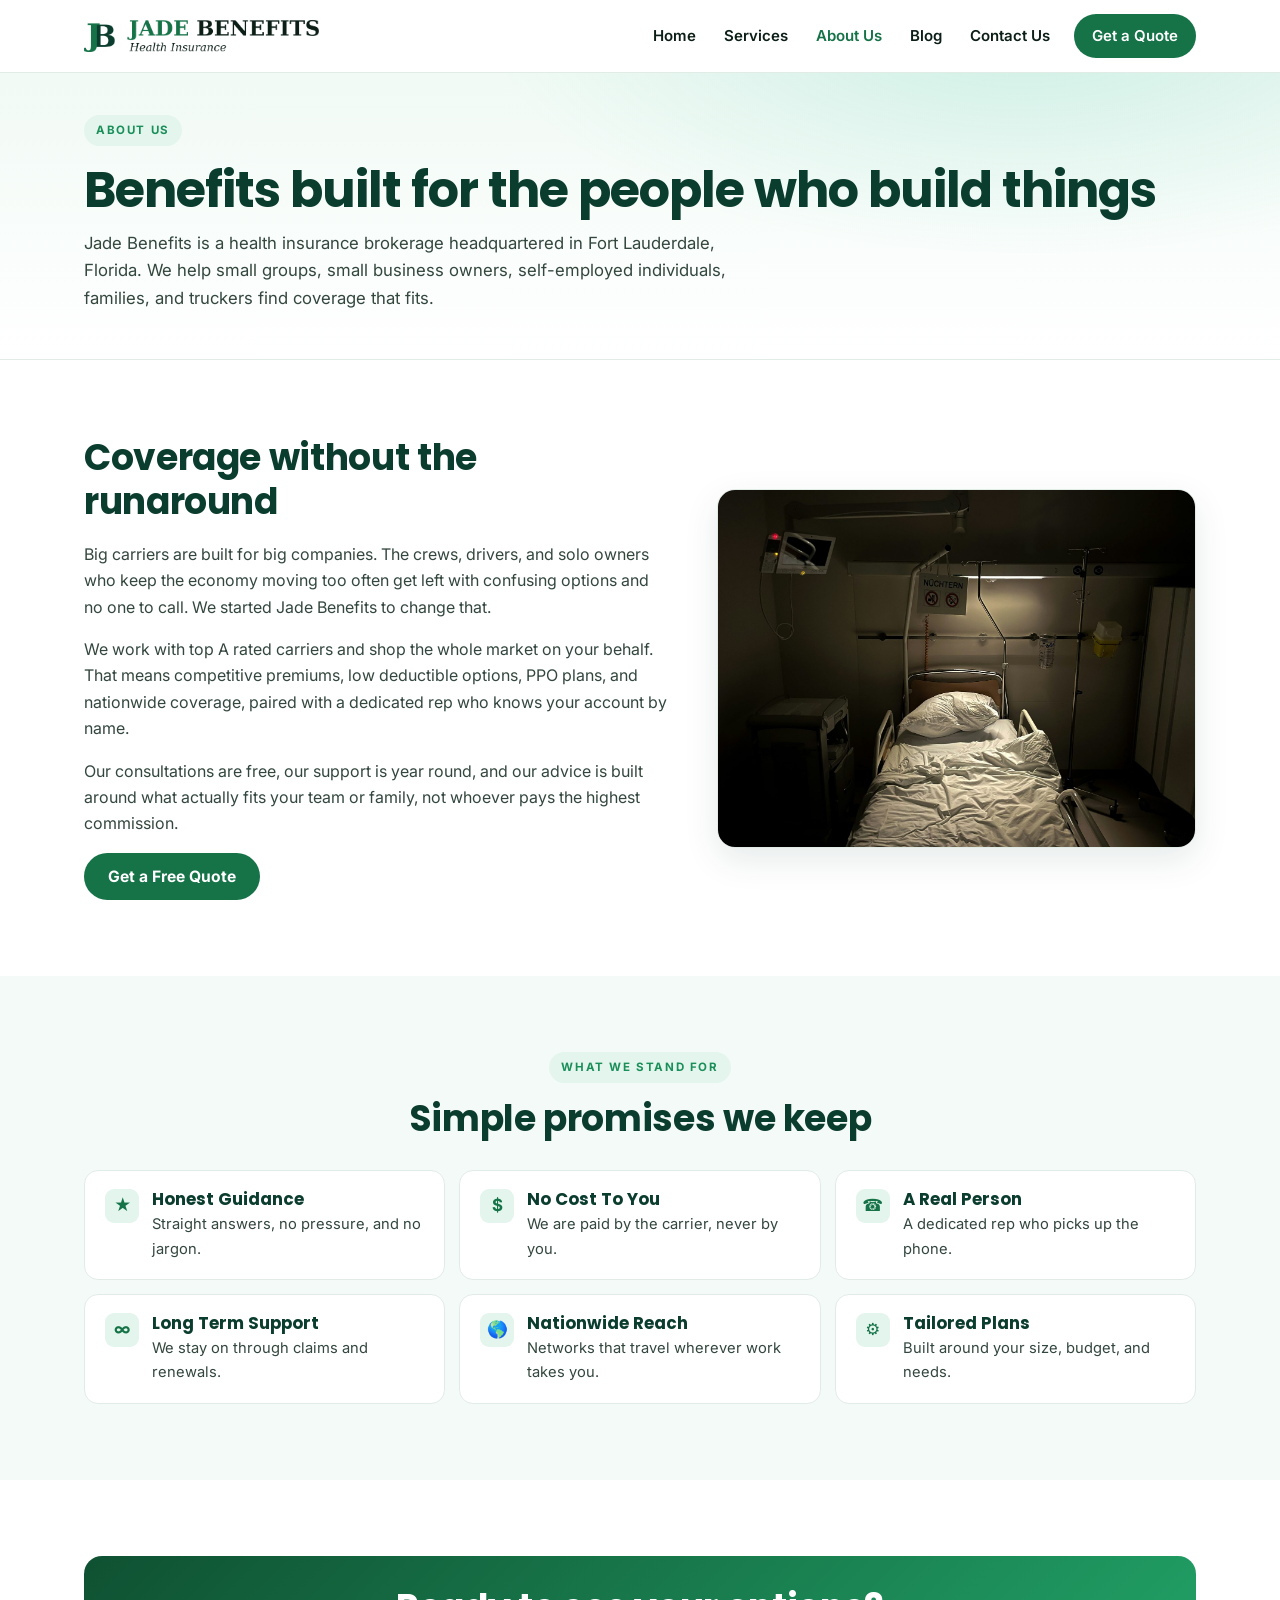
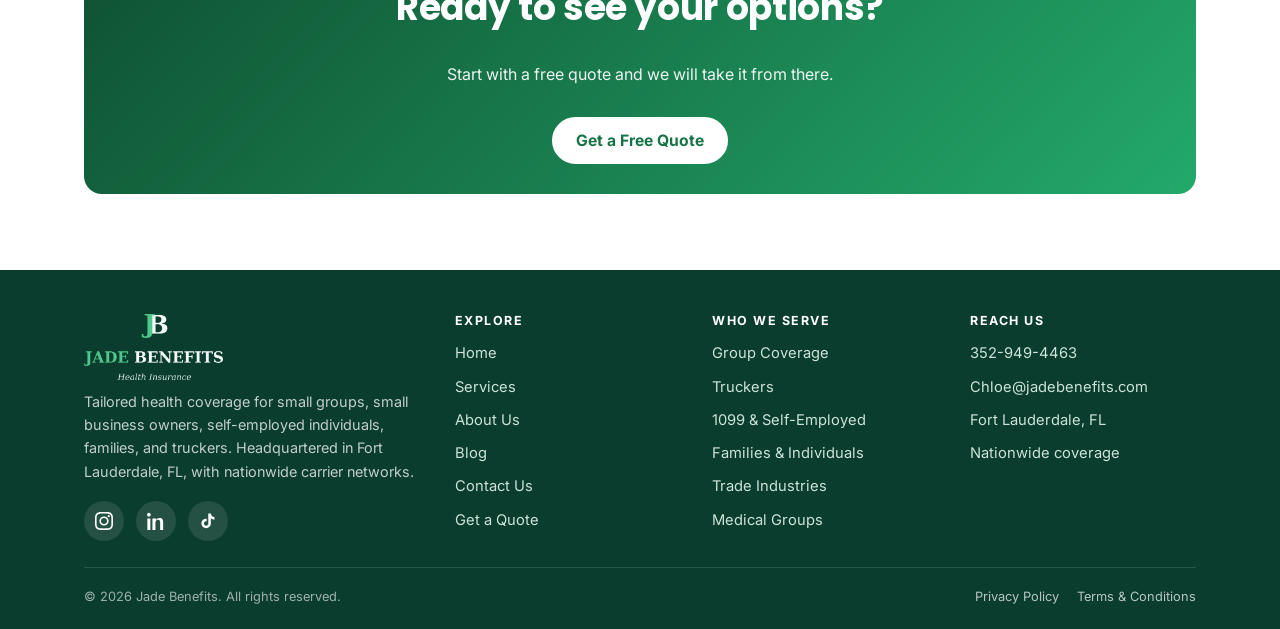
==== commit 292bd016: "website update" ====
--- a/about.html
+++ b/about.html
@@ -60,7 +60,7 @@
         <a class="btn btn-primary" href="/quote">Get a Free Quote</a>
       </div>
       <div class="hero-image reveal">
-        <img src="assets/images/about.jpg" alt="The Jade Benefits team in Fort Lauderdale" data-fallback data-label="About photo" loading="lazy" />
+        <img src="assets/images/aboutphoto.jpg" alt="The Jade Benefits team in Fort Lauderdale" data-fallback data-label="About photo" loading="lazy" />
       </div>
     </div>
   </div>
